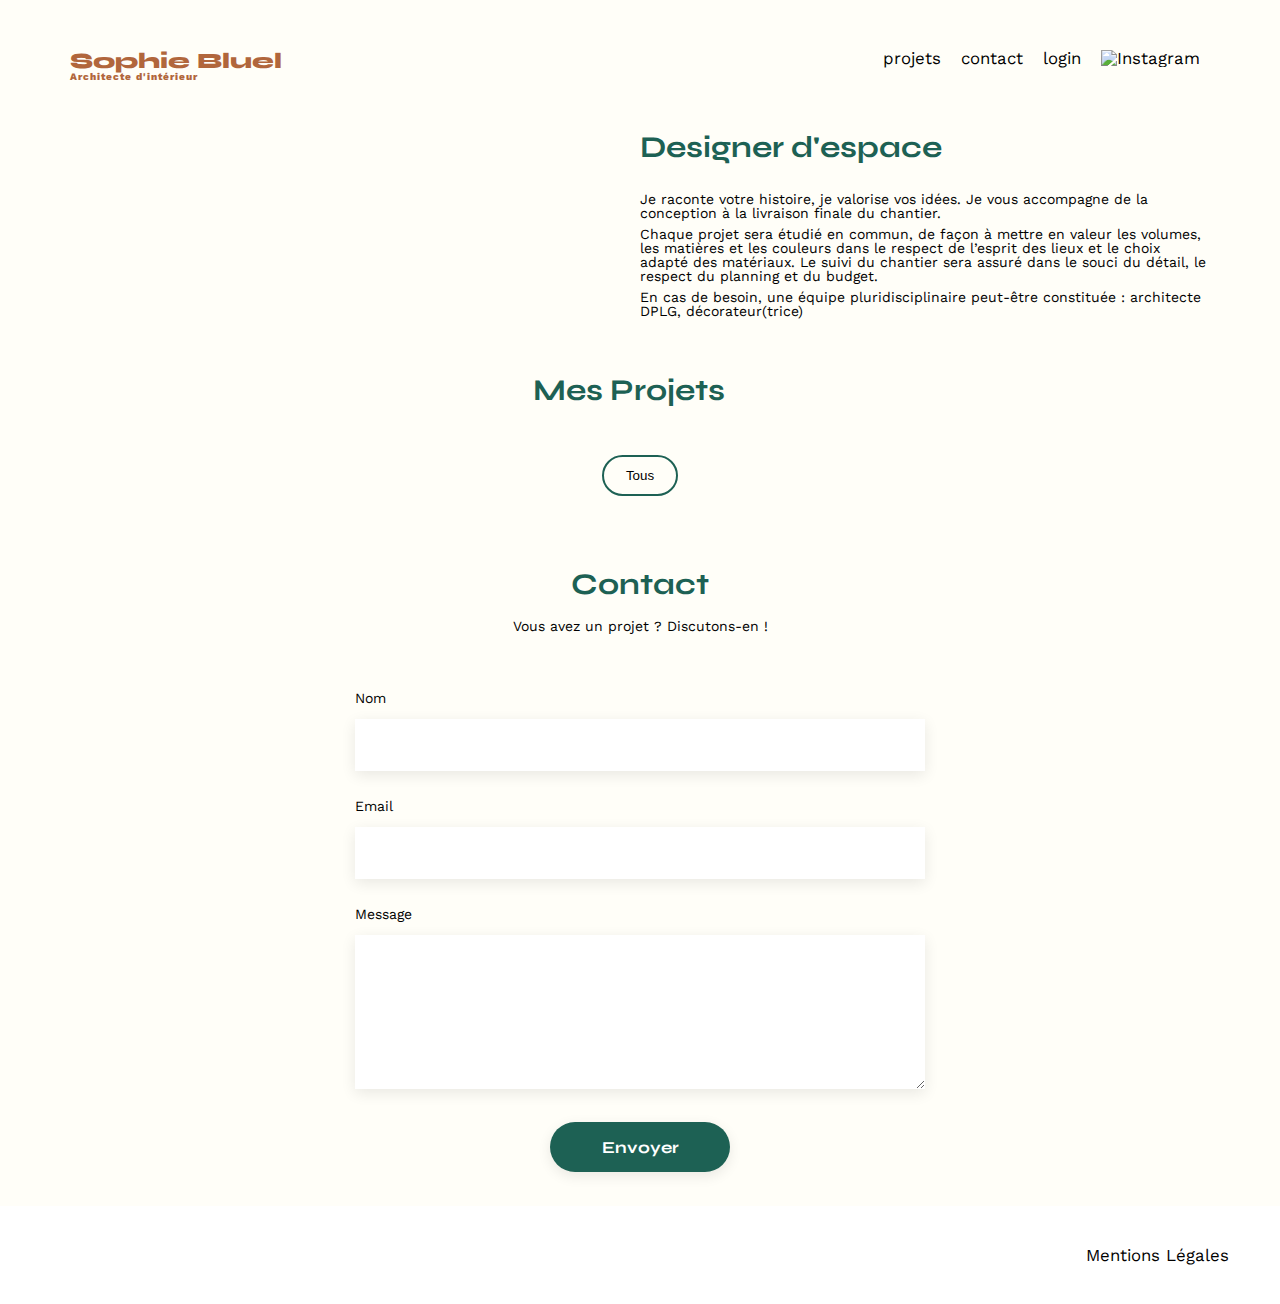
==== FrontEnd/index.html @ 140e2109 "Login Complet" ====
<!DOCTYPE html>
<html lang="fr">
<head>
	<meta charset="UTF-8">
	<title>Sophie Bluel - Architecte d'intérieur</title>
	<meta name="viewport" content="width=device-width, initial-scale=1.0">
	<link rel="preconnect" href="https://fonts.googleapis.com">
	<link rel="preconnect" href="https://fonts.gstatic.com" crossorigin>
	<script src="https://kit.fontawesome.com/263cce419e.js" crossorigin="anonymous"></script>
	<link href="https://fonts.googleapis.com/css2?family=Syne:wght@700;800&family=Work+Sans&display=swap" rel="stylesheet">
	<meta name="description" content="">
	<link rel="stylesheet" href="./assets/style.css">
</head>
<body>
<header>
	<div class="topLogin">
		<div class="edition"><i class="fa-regular fa-pen-to-square"></i>Mode édition</div>
		<div class="publier">Publier les changements</div>
	</div>
	<div class="header">
	<h1 class=>Sophie Bluel <span>Architecte d'intérieur</span></h1>
	<nav class=>
		<ul>
			<li>projets</li>
			<li>contact</li>
			<li class="logIn">login</li>
			<li class="logOut">Logout</li>
			<li><img src="./assets/icons/instagram.png" alt="Instagram"></li>
		</ul>
	</nav>
	</div>
</header>
<main>

	<section id="introduction">
		<figure>
			<img src="./assets/images/sophie-bluel.png" alt="">
			<div class="modifTwo"><i class="fa-regular fa-pen-to-square"></i>modifier</div>
		</figure>
		<article>
			<div class="modifOne"><i class="fa-regular fa-pen-to-square"></i>modifier</div>
			<h2>Designer d'espace</h2>
			<p class="p">Je raconte votre histoire, je valorise vos idées. Je vous accompagne de la conception à la livraison finale du chantier.</p>
			<p>Chaque projet sera étudié en commun, de façon à mettre en valeur les volumes, les matières et les couleurs dans le respect de l’esprit des lieux et le choix adapté des matériaux. Le suivi du chantier sera assuré dans le souci du détail, le respect du planning et du budget.</p>
			<p>En cas de besoin, une équipe pluridisciplinaire peut-être constituée : architecte DPLG, décorateur(trice)</p>
		</article>
	</section>
	<section class="titreModal">
		<h2>Mes Projets</h2>
			<button id="myBtn" class="modalButton"><i class="fa-regular fa-pen-to-square"></i>modifier</button>
	</section>
	<section id="portfolio">

		<div class="filters"></div>
		<div class="gallery"></div>
	</section>
	<section id="contact">
		<h2>Contact</h2>
		<p>Vous avez un projet ? Discutons-en !</p>
		<form action="" method="post">
			<label for="name">Nom</label>
			<input type="text" name="name" id="name">
			<label for="email">Email</label>
			<input type="email" name="email" id="email">
			<label for="message">Message</label>
			<textarea name="message" id="message" cols="30" rows="10"></textarea>
			<input type="submit" value="Envoyer">
		</form>
	</section>
</main>
<div class="interModal">
<div id="myModal" class="modal">
	<div class="modal-content">
		<span class="close">&times;</span>	
		<div class="contentGallery">
			<h3 class="tittleGalleryTwo">Galerie photo</h3>
			<div class="galleryTwo"></div>
			<div class="inter">
				<div class="add">Ajouter une photo</div>
				<div class="sup">supprimer la galerie</div>
			</div>	
		</div>
			<div class="contentFormulaire"></div>
			<h3 class="tittleAddImg">Ajout photo</h3>
			<form action="" method="post">
				
			</form>
	</div>
</div>
<footer>
	<nav>
		<ul>
			<li>Mentions Légales</li>
		</ul>
	</nav>
</footer>
<script src="assets/js/script.js"></script>
<script src="assets/js/modal.js"></script>
</body>
</html>
---- FrontEnd/assets/style.css ----
/* http://meyerweb.com/eric/tools/css/reset/
   v2.0 | 20110126
   License: none (public domain)
*/

html, body, div, span, applet, object, iframe,
h1, h2, h3, h4, h5, h6, p, blockquote, pre,
a, abbr, acronym, address, big, cite, code,
del, dfn, em, img, ins, kbd, q, s, samp,
small, strike, strong, sub, sup, tt, var,
b, u, i, center,
dl, dt, dd, ol, ul, li,
fieldset, form, label, legend,
table, caption, tbody, tfoot, thead, tr, th, td,
article, aside, canvas, details, embed,
figure, figcaption, footer, header, hgroup,
menu, nav, output, ruby, section, summary,
time, mark, audio, video, a {
	margin: 0;
	padding: 0;
	border: 0;
	font-size: 100%;
	/* font: inherit; */
	vertical-align: baseline;
}
/* HTML5 display-role reset for older browsers */
article, aside, details, figcaption, figure,
footer, header, hgroup, menu, nav, section {
	display: block;
}

/* .cachéFlex{
	display: none;
} */
.caché {
	display : none;
	}
.pasCaché{
	display: block;
	}

body {
	line-height: 1;
	background-color: #fffef8;
}

button {
	border: transparent;
}

ol, ul {
	list-style: none;
}
blockquote, q {
	quotes: none;
}
blockquote:before, blockquote:after,
q:before, q:after {
	content: '';
	content: none;
}
table {
	border-collapse: collapse;
	border-spacing: 0;
}
/** end reset css**/
body {
	margin:auto;
	font-family: 'Work Sans' ;
	font-size: 14px;
}
.login-page{
	position: relative;
	min-height: 96.2vh;
}
.header {
	display: flex;
	justify-content: space-between;
	margin: 50px auto;
	max-width: 1140px;
}
/* Barre Login */
.topLogin {
	display: flex;
	justify-content: center;
	align-items: center;
	width: 100%;
	background-color: black;
	height: 50px;
	color: white;
	/* display: none; */
}
.edition{
	margin: 2%;
	width: 120px;
	display: flex;
	justify-content: space-around;
}
.publier{
	padding: 10px;
	background-color: white;
	color: black;
	border-radius: 20px;
}
/* Fin barre Login */
.logIn{
	/* display: none; */
}
.logOut{
	/* display: none; */
}
main {
	max-width: 1140px;
	margin: 0 auto;
}
section {
	margin: 50px 0
}

.modifOne{
	margin-bottom: 4%;
}
article .fa-pen-to-square{
	margin-right: 2%;
	/* display: none; */
}
.modifTwo{
	margin: 2% 2% 0 10%;
}
figure .fa-pen-to-square{
	margin-right: 2%;
	/* display: none; */
}
h1{
	display: flex;
	flex-direction: column;
	font-family: 'Syne';
	font-size: 22px;
	font-weight: 800;
	color: #B1663C
}

h1 > span {
	font-family: 'Work Sans';
	font-size:10px;
	letter-spacing: 0.1em;
;
}

h2{
	font-family: 'Syne';
	font-weight: 700;
	font-size: 30px;
	color: #1D6154
}
nav ul {
	display: flex;
	align-items: center;
	list-style-type: none;

}
nav li {
	padding: 0 10px;
	font-size: 1.2em;
}

li:hover {
	color: #B1663C;
}



#introduction {
	display: flex;
	align-items: center;
}
#introduction figure {
	flex: 1
}
#introduction img {
	display: block;
	margin: auto;
	width: 80%;
}

#introduction article {
	flex: 1
}
#introduction h2 {
	margin-bottom: 1em;
}

#introduction p {
	margin-bottom: 0.5em;
}


.filters {
	display: flex;
	justify-content: center;
	margin: 2%;
}

.filters button {
	border-radius: 30px;
	border: 2px solid #1D6154;
	background-color: #fffef8;
	padding: 1% 2% 1% 2%;
	margin: 0 1% 0 1%;
}

.filters button:focus{
	background-color: #1D6154;
	color: white;
} 
.gallery {
	width: 100%;
	display: grid;
	grid-template-columns: 1fr 1fr 1fr;
	grid-column-gap: 20px;
	grid-row-gap: 20px;
}

.gallery img {
	width: 100%;

}

.display {
	display: block;
}

.hidden {
	display: none;
}

#contact {
	width: 50%;
	margin: auto;
}
#contact {
	text-align: center;

}
#contact h2{
	margin-bottom: 20px;
}
#contact form {
	text-align: left;
	margin-top:30px;
	display: flex;
	flex-direction: column;
}

#contact input {
	height: 50px;
	font-size: 1.2em;
	border: none;
	box-shadow: 0px 4px 14px rgba(0, 0, 0, 0.09);
}
#contact label {
	margin: 2em 0 1em 0;
}
#contact textarea {
	border: none;
	box-shadow: 0px 4px 14px rgba(0, 0, 0, 0.09);
}

input[type="submit"]{
	font-family: 'Syne';
	font-weight: 700;
	color: white;
	background-color: #1D6154;
	margin : 2em auto ;
	width: 180px;
	text-align: center;
	border-radius: 60px ;
}

.mdpLost {
	color: black;
}

footer {
	background-color: white;
	padding: 1% 1% 1% 0;
	
}

.login-footer {
	position: absolute; 
	bottom: 0;
	right: 0;
	left: 0;
}

footer nav ul {
	display: flex;
	justify-content: flex-end;
	margin: 2em
}

/* Modale */
.modal {
	display: none; /* Hidden by default */
	position: fixed; /* Stay in place */
	z-index: 1; /* Sit on top */
	padding-top: 10%; /* Location of the box */
	left: 0;
	top: 0;
	width: 100%; /* Full width */
	height: 100%; /* Full height */
	overflow: auto; /* Enable scroll if needed */
	background-color: rgb(0,0,0); /* Fallback color */
	background-color: rgba(0,0,0,0.4); /* Black w/ opacity */
  }
  .modal-content {
	background-color: #fefefe;
	margin: 0 auto;
	padding: 20px;
	border: 1px solid #888;
	width: 500px;
	height: 600px;
	padding-bottom: 0;
  }
  .close {
	color: #aaaaaa;
	float: right;
	font-size: 28px;
	font-weight: bold;
  }
  .close:hover,
  .close:focus {
	color: #000;
	text-decoration: none;
	cursor: pointer;
  }

.titreModal{
	display: flex;
	text-align: center;
	justify-content: center;
	margin: 1%;
}
.titreModal h2{
	margin-right: 2%;
}

.interModal h3{

	color: #000;
	font-family: 'work sans';
	font-size: 26px;
	font-weight: 400;
	margin: 10%;
}
.inter{
	display: flex;
	flex-direction: column;
	justify-content: center;
	align-items: center;
	margin-top: 5%;
}
.contentGallery{
	height: 80%;
	display: none;
}
.tittleGalleryTwo{
	display: flex;
	justify-content: center;
	align-items: center;
}
.contentGallery .galleryTwo{
	display: grid;
	grid-template-columns: 1fr 1fr 1fr 1fr 1fr;
	grid-column-gap: 20px;
	grid-row-gap: 20px;
	height: auto;
	width: 80%;
	margin: 0 auto;
	padding-bottom: 5%;
	border-bottom: 1px solid #B3B3B3;
	/* display: none; */
}
.galleryTwo img{
	width: 100%;
	margin: 0;
}
.add{
	width: 237px;
	padding: 2%;
	background-color: #1D6154;
	border-radius: 20px;
	margin: 1%;
	display: flex;
	justify-content: center;
	align-items: center;
}
.sup{
	color: red;
	margin: 1%;
}
.contentFormulaire{
	display: none;
}
#myBtn{
	background-color: #fffef8;
	font-size: large;
	display: flex;
	justify-content: space-between;
	align-items: center;
	width: 110px;
	/* display: none; */
}
#myBtn i{
	margin-right: 3%;
}
/* Fin Modale */
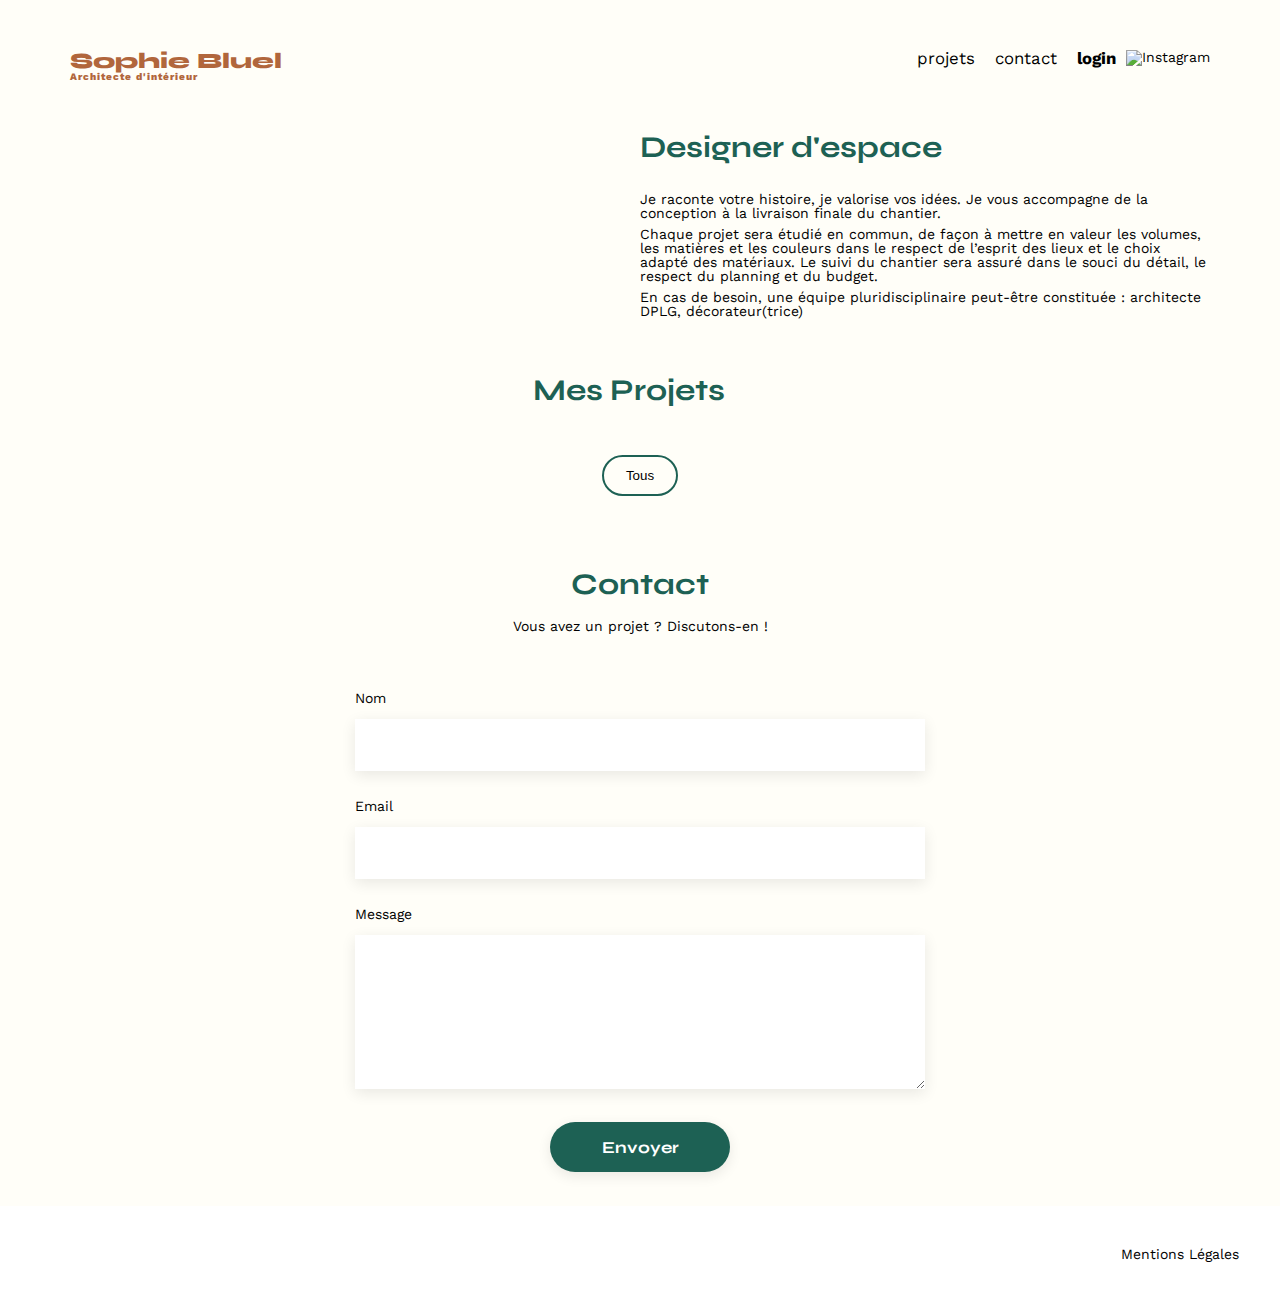
==== commit fe7abcce: "Login complet" ====
--- a/FrontEnd/index.html
+++ b/FrontEnd/index.html
@@ -21,10 +21,10 @@
 	<h1 class=>Sophie Bluel <span>Architecte d'intérieur</span></h1>
 	<nav class=>
 		<ul>
-			<li>projets</li>
-			<li>contact</li>
-			<li class="logIn">login</li>
-			<li class="logOut">Logout</li>
+			<a href="#projets">projets</a>
+			<a href="#contact">contact</a>
+			<a href="http://127.0.0.1:5500/P3/FrontEnd/login.html" class="logIn"><b>login</b></a>
+			<a href="http://127.0.0.1:5500/P3/FrontEnd/index.html" class="logOut"><b>logout</b></a>
 			<li><img src="./assets/icons/instagram.png" alt="Instagram"></li>
 		</ul>
 	</nav>
@@ -46,7 +46,7 @@
 		</article>
 	</section>
 	<section class="titreModal">
-		<h2>Mes Projets</h2>
+		<h2 id="projets">Mes Projets</h2>
 			<button id="myBtn" class="modalButton"><i class="fa-regular fa-pen-to-square"></i>modifier</button>
 	</section>
 	<section id="portfolio">
@@ -80,11 +80,11 @@
 				<div class="sup">supprimer la galerie</div>
 			</div>	
 		</div>
-			<div class="contentFormulaire"></div>
-			<h3 class="tittleAddImg">Ajout photo</h3>
-			<form action="" method="post">
-				
+			<div class="contentFormulaire">
+				<h3 class="tittleAddImg">Ajout photo</h3>
+				<form action="" method="post">	
 			</form>
+			</div>
 	</div>
 </div>
 <footer>
--- a/FrontEnd/assets/style.css
+++ b/FrontEnd/assets/style.css
@@ -29,9 +29,7 @@
 	display: block;
 }
 
-/* .cachéFlex{
-	display: none;
-} */
+
 .caché {
 	display : none;
 	}
@@ -48,7 +46,7 @@
 	border: transparent;
 }
 
-ol, ul {
+ol, a {
 	list-style: none;
 }
 blockquote, q {
@@ -103,12 +101,7 @@
 	border-radius: 20px;
 }
 /* Fin barre Login */
-.logIn{
-	/* display: none; */
-}
-.logOut{
-	/* display: none; */
-}
+
 main {
 	max-width: 1140px;
 	margin: 0 auto;
@@ -159,12 +152,14 @@
 	list-style-type: none;
 
 }
-nav li {
+nav a {
 	padding: 0 10px;
 	font-size: 1.2em;
-}
-
-li:hover {
+	text-decoration: none;
+	color: black;
+}
+
+a:hover {
 	color: #B1663C;
 }
 
@@ -363,7 +358,7 @@
 }
 .contentGallery{
 	height: 80%;
-	display: none;
+	/* display: none; */
 }
 .tittleGalleryTwo{
 	display: flex;
@@ -380,7 +375,6 @@
 	margin: 0 auto;
 	padding-bottom: 5%;
 	border-bottom: 1px solid #B3B3B3;
-	/* display: none; */
 }
 .galleryTwo img{
 	width: 100%;
@@ -415,4 +409,17 @@
 #myBtn i{
 	margin-right: 3%;
 }
-/* Fin Modale */+/* Fin Modale */
+
+.testParent{
+	position: relative;
+}
+.test{
+	position: absolute;
+	right: 5px;
+	top: 5px;
+}
+
+.testTwo{
+	border: solid red;
+}
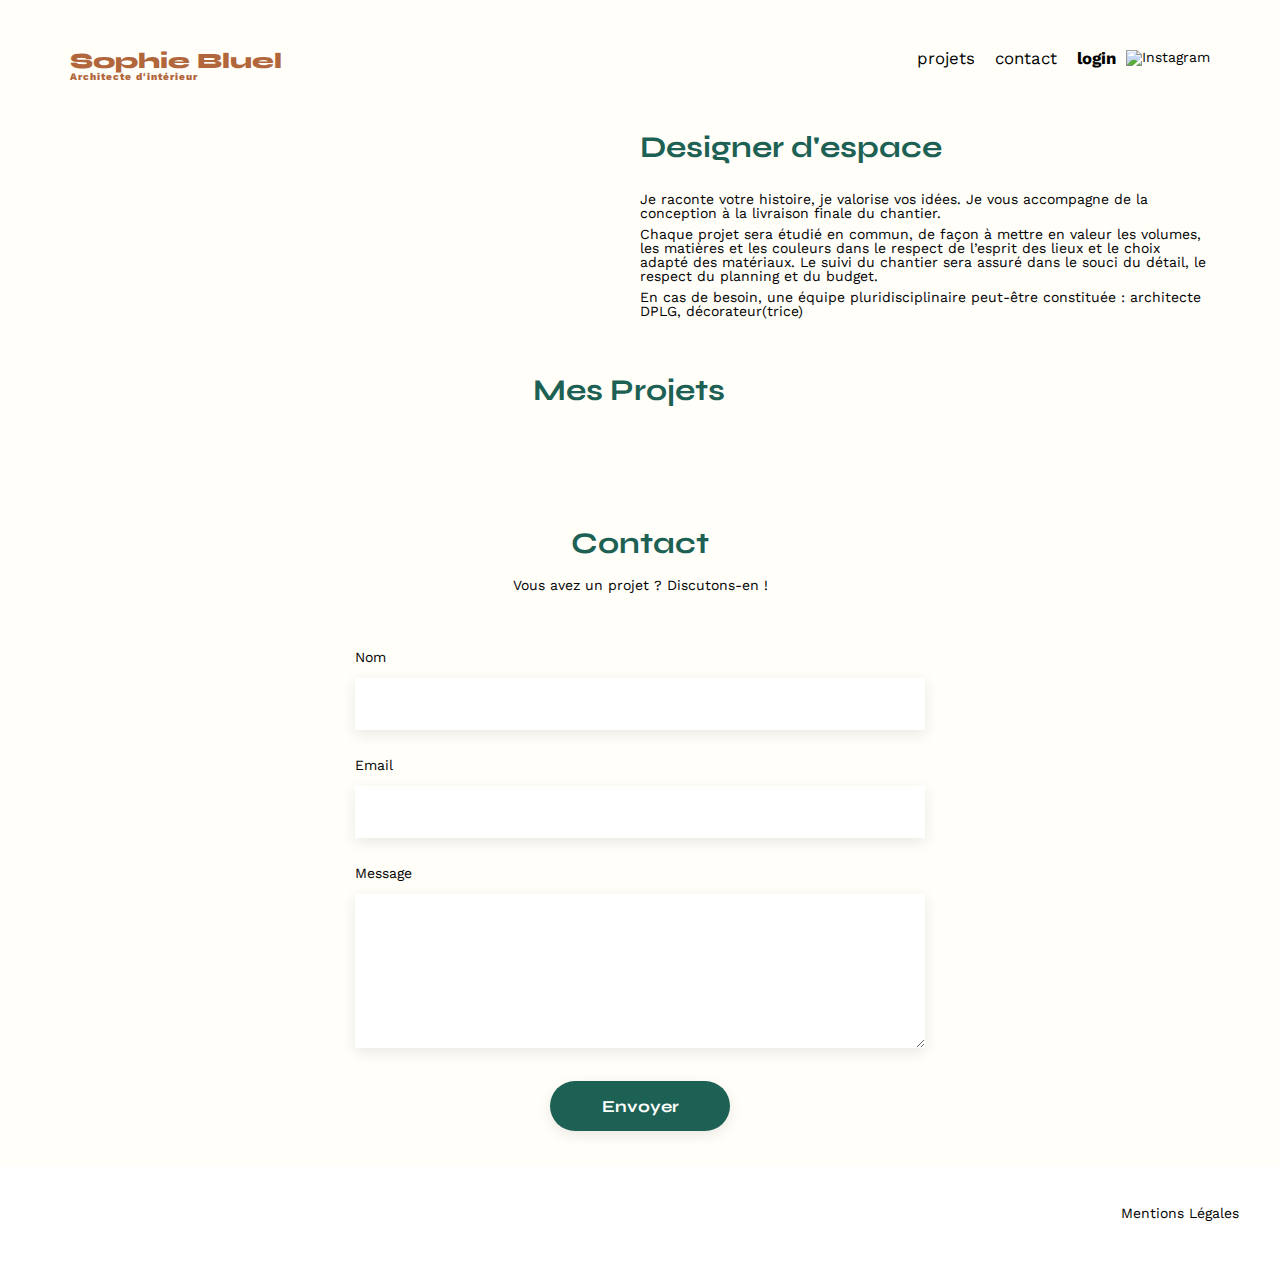
==== commit 811487bb: "window a modifier" ====
--- a/FrontEnd/index.html
+++ b/FrontEnd/index.html
@@ -1,5 +1,6 @@
 <!DOCTYPE html>
 <html lang="fr">
+
 <head>
 	<meta charset="UTF-8">
 	<title>Sophie Bluel - Architecte d'intérieur</title>
@@ -7,94 +8,119 @@
 	<link rel="preconnect" href="https://fonts.googleapis.com">
 	<link rel="preconnect" href="https://fonts.gstatic.com" crossorigin>
 	<script src="https://kit.fontawesome.com/263cce419e.js" crossorigin="anonymous"></script>
-	<link href="https://fonts.googleapis.com/css2?family=Syne:wght@700;800&family=Work+Sans&display=swap" rel="stylesheet">
+	<link href="https://fonts.googleapis.com/css2?family=Syne:wght@700;800&family=Work+Sans&display=swap"
+		rel="stylesheet">
 	<meta name="description" content="">
 	<link rel="stylesheet" href="./assets/style.css">
 </head>
+
 <body>
-<header>
-	<div class="topLogin">
-		<div class="edition"><i class="fa-regular fa-pen-to-square"></i>Mode édition</div>
-		<div class="publier">Publier les changements</div>
-	</div>
-	<div class="header">
-	<h1 class=>Sophie Bluel <span>Architecte d'intérieur</span></h1>
-	<nav class=>
-		<ul>
-			<a href="#projets">projets</a>
-			<a href="#contact">contact</a>
-			<a href="http://127.0.0.1:5500/P3/FrontEnd/login.html" class="logIn"><b>login</b></a>
-			<a href="http://127.0.0.1:5500/P3/FrontEnd/index.html" class="logOut"><b>logout</b></a>
-			<li><img src="./assets/icons/instagram.png" alt="Instagram"></li>
-		</ul>
-	</nav>
-	</div>
-</header>
-<main>
+	<header>
+		<div class="topLogin">
+			<div class="edition"><i class="fa-regular fa-pen-to-square"></i>Mode édition</div>
+			<div class="publier">Publier les changements</div>
+		</div>
+		<div class="header">
+			<h1 class=>Sophie Bluel <span>Architecte d'intérieur</span></h1>
+			<nav class=>
+				<ul>
+					<a href="#projets">projets</a>
+					<a href="#contact">contact</a>
+					<a href="http://127.0.0.1:5500/FrontEnd/login.html" class="logIn"><b>login</b></a>
+					<a href="http://127.0.0.1:5500/FrontEnd/index.html" class="logOut"><b>logout</b></a>
+					<li><img src="./assets/icons/instagram.png" alt="Instagram"></li>
+				</ul>
+			</nav>
+		</div>
+	</header>
+	<main>
 
-	<section id="introduction">
-		<figure>
-			<img src="./assets/images/sophie-bluel.png" alt="">
-			<div class="modifTwo"><i class="fa-regular fa-pen-to-square"></i>modifier</div>
-		</figure>
-		<article>
-			<div class="modifOne"><i class="fa-regular fa-pen-to-square"></i>modifier</div>
-			<h2>Designer d'espace</h2>
-			<p class="p">Je raconte votre histoire, je valorise vos idées. Je vous accompagne de la conception à la livraison finale du chantier.</p>
-			<p>Chaque projet sera étudié en commun, de façon à mettre en valeur les volumes, les matières et les couleurs dans le respect de l’esprit des lieux et le choix adapté des matériaux. Le suivi du chantier sera assuré dans le souci du détail, le respect du planning et du budget.</p>
-			<p>En cas de besoin, une équipe pluridisciplinaire peut-être constituée : architecte DPLG, décorateur(trice)</p>
-		</article>
-	</section>
-	<section class="titreModal">
-		<h2 id="projets">Mes Projets</h2>
+		<section id="introduction">
+			<figure>
+				<img src="./assets/images/sophie-bluel.png" alt="">
+				<div class="modifTwo"><i class="fa-regular fa-pen-to-square"></i>modifier</div>
+			</figure>
+			<article>
+				<div class="modifOne"><i class="fa-regular fa-pen-to-square"></i>modifier</div>
+				<h2>Designer d'espace</h2>
+				<p>Je raconte votre histoire, je valorise vos idées. Je vous accompagne de la conception à la
+					livraison finale du chantier.</p>
+				<p>Chaque projet sera étudié en commun, de façon à mettre en valeur les volumes, les matières et les
+					couleurs dans le respect de l’esprit des lieux et le choix adapté des matériaux. Le suivi du
+					chantier sera assuré dans le souci du détail, le respect du planning et du budget.</p>
+				<p>En cas de besoin, une équipe pluridisciplinaire peut-être constituée : architecte DPLG,
+					décorateur(trice)</p>
+			</article>
+		</section>
+		<section class="titreModal">
+			<h2 id="projets">Mes Projets</h2>
 			<button id="myBtn" class="modalButton"><i class="fa-regular fa-pen-to-square"></i>modifier</button>
-	</section>
-	<section id="portfolio">
+		</section>
+		<section id="portfolio">
 
-		<div class="filters"></div>
-		<div class="gallery"></div>
-	</section>
-	<section id="contact">
-		<h2>Contact</h2>
-		<p>Vous avez un projet ? Discutons-en !</p>
-		<form action="" method="post">
-			<label for="name">Nom</label>
-			<input type="text" name="name" id="name">
-			<label for="email">Email</label>
-			<input type="email" name="email" id="email">
-			<label for="message">Message</label>
-			<textarea name="message" id="message" cols="30" rows="10"></textarea>
-			<input type="submit" value="Envoyer">
-		</form>
-	</section>
-</main>
-<div class="interModal">
-<div id="myModal" class="modal">
-	<div class="modal-content">
-		<span class="close">&times;</span>	
-		<div class="contentGallery">
-			<h3 class="tittleGalleryTwo">Galerie photo</h3>
-			<div class="galleryTwo"></div>
-			<div class="inter">
-				<div class="add">Ajouter une photo</div>
-				<div class="sup">supprimer la galerie</div>
-			</div>	
-		</div>
-			<div class="contentFormulaire">
-				<h3 class="tittleAddImg">Ajout photo</h3>
-				<form action="" method="post">	
+			<div class="filters"></div>
+			<div class="gallery"></div>
+		</section>
+		<section id="contact">
+			<h2>Contact</h2>
+			<p>Vous avez un projet ? Discutons-en !</p>
+			<form action="" method="post">
+				<label for="name">Nom</label>
+				<input type="text" name="name" id="name">
+				<label for="email">Email</label>
+				<input type="email" name="email" id="email">
+				<label for="message">Message</label>
+				<textarea name="message" id="message" cols="30" rows="10"></textarea>
+				<input type="submit" value="Envoyer">
 			</form>
-			</div>
-	</div>
-</div>
-<footer>
-	<nav>
-		<ul>
-			<li>Mentions Légales</li>
-		</ul>
-	</nav>
-</footer>
-<script src="assets/js/script.js"></script>
-<script src="assets/js/modal.js"></script>
+		</section>
+	</main>
+	<div class="interModal">
+		<div id="myModal" class="modal">
+			<div class="modal-content">
+				<div class="modalControl">					
+					<i class="fa-solid fa-arrow-left"></i>
+					<span class="close">&times;</span>
+				</div>
+				<div class="contentGallery">
+					<h3 class="tittleGalleryTwo">Galerie photo</h3>
+					<div class="galleryTwo"></div>
+					<div class="inter">
+						<div class="addContent">Ajouter une photo</div>
+						<div class="deletContent">supprimer la galerie</div>
+					</div>
+				</div>
+				<div class="contentFormulaire">
+					<div class="interForm">
+						<h3 class="tittleAddImg">Ajout photo</h3>
+						<form class="formulaire" action="" method="post" enctype="multipart/form-data">						
+							<div class="insertImg">
+								<i class="fa-sharp fa-regular fa-image fa-2xl"></i>
+								<label class="imgInput"  for="imageInput">+ Ajouter une photo</label>
+								<input type="file" id="imageInput" name="image" accept="image/png, image/jpeg">
+								<img id="previewImage" src="#" alt="Image preview" class="hidden">
+								<p class="pForm">jpg, png : 4mo max</p>
+							</div>
+							<label for="workName">Titre</label>
+							<input type="text" name="workName" id="workName">
+							<label for="select">Catégorie</label>
+							<select class="selectId" name="select" id="select">
+							</select>
+						</form>
+						<div class="formValid">Valider</div>
+					</div>
+				</div>
+				</div>
+				</div>
+		<footer>
+			<nav>
+				<ul>
+					<li>Mentions Légales</li>
+				</ul>
+			</nav>
+		</footer>
+		<script src="assets/js/script.js"></script>
+		<script src="assets/js/modal.js"></script>
 </body>
-</html>
+
+</html>--- a/FrontEnd/assets/style.css
+++ b/FrontEnd/assets/style.css
@@ -20,22 +20,25 @@
 	padding: 0;
 	border: 0;
 	font-size: 100%;
-	/* font: inherit; */
 	vertical-align: baseline;
 }
-/* HTML5 display-role reset for older browsers */
+
 article, aside, details, figcaption, figure,
 footer, header, hgroup, menu, nav, section {
 	display: block;
 }
 
-
-.caché {
-	display : none;
-	}
-.pasCaché{
-	display: block;
-	}
+/* ////////////////////// */
+
+.hidden {
+	display: none;
+}
+
+.visible {
+	display: block !important;
+}
+
+/* ////////////////////// */
 
 body {
 	line-height: 1;
@@ -46,37 +49,48 @@
 	border: transparent;
 }
 
-ol, a {
+ol,
+a {
 	list-style: none;
 }
-blockquote, q {
+
+blockquote,
+q {
 	quotes: none;
 }
-blockquote:before, blockquote:after,
-q:before, q:after {
+
+blockquote:before,
+blockquote:after,
+q:before,
+q:after {
 	content: '';
 	content: none;
 }
+
 table {
 	border-collapse: collapse;
 	border-spacing: 0;
 }
+
 /** end reset css**/
 body {
-	margin:auto;
-	font-family: 'Work Sans' ;
+	margin: auto;
+	font-family: 'Work Sans';
 	font-size: 14px;
 }
-.login-page{
+
+.login-page {
 	position: relative;
 	min-height: 96.2vh;
 }
+
 .header {
 	display: flex;
 	justify-content: space-between;
 	margin: 50px auto;
 	max-width: 1140px;
 }
+
 /* Barre Login */
 .topLogin {
 	display: flex;
@@ -86,15 +100,16 @@
 	background-color: black;
 	height: 50px;
 	color: white;
-	/* display: none; */
-}
-.edition{
+}
+
+.edition {
 	margin: 2%;
 	width: 120px;
 	display: flex;
 	justify-content: space-around;
 }
-.publier{
+
+.publier {
 	padding: 10px;
 	background-color: white;
 	color: black;
@@ -106,25 +121,36 @@
 	max-width: 1140px;
 	margin: 0 auto;
 }
+
 section {
 	margin: 50px 0
 }
 
-.modifOne{
+.modifOne {
 	margin-bottom: 4%;
 }
-article .fa-pen-to-square{
+
+article .fa-pen-to-square {
 	margin-right: 2%;
-	/* display: none; */
-}
-.modifTwo{
+}
+
+.modifTwo {
 	margin: 2% 2% 0 10%;
 }
-figure .fa-pen-to-square{
+
+figure .fa-pen-to-square {
 	margin-right: 2%;
-	/* display: none; */
-}
-h1{
+}
+
+.edition:hover, .edition:focus, 
+.publier:hover, .publier:focus, 
+.modifOne:hover, .modifOne:focus,
+.modifTwo:hover, .modifTwo:focus,
+.modalButton, .modalButton:focus {
+	cursor: pointer;
+}
+
+h1 {
 	display: flex;
 	flex-direction: column;
 	font-family: 'Syne';
@@ -133,25 +159,26 @@
 	color: #B1663C
 }
 
-h1 > span {
+h1>span {
 	font-family: 'Work Sans';
-	font-size:10px;
+	font-size: 10px;
 	letter-spacing: 0.1em;
-;
-}
-
-h2{
+}
+
+h2 {
 	font-family: 'Syne';
 	font-weight: 700;
 	font-size: 30px;
 	color: #1D6154
 }
+
 nav ul {
 	display: flex;
 	align-items: center;
 	list-style-type: none;
 
 }
+
 nav a {
 	padding: 0 10px;
 	font-size: 1.2em;
@@ -169,9 +196,11 @@
 	display: flex;
 	align-items: center;
 }
+
 #introduction figure {
 	flex: 1
 }
+
 #introduction img {
 	display: block;
 	margin: auto;
@@ -181,6 +210,7 @@
 #introduction article {
 	flex: 1
 }
+
 #introduction h2 {
 	margin-bottom: 1em;
 }
@@ -204,10 +234,11 @@
 	margin: 0 1% 0 1%;
 }
 
-.filters button:focus{
+.filters button:focus {
 	background-color: #1D6154;
 	color: white;
-} 
+}
+
 .gallery {
 	width: 100%;
 	display: grid;
@@ -218,7 +249,6 @@
 
 .gallery img {
 	width: 100%;
-
 }
 
 .display {
@@ -233,16 +263,19 @@
 	width: 50%;
 	margin: auto;
 }
+
 #contact {
 	text-align: center;
 
 }
-#contact h2{
+
+#contact h2 {
 	margin-bottom: 20px;
 }
+
 #contact form {
 	text-align: left;
-	margin-top:30px;
+	margin-top: 30px;
 	display: flex;
 	flex-direction: column;
 }
@@ -253,23 +286,25 @@
 	border: none;
 	box-shadow: 0px 4px 14px rgba(0, 0, 0, 0.09);
 }
+
 #contact label {
 	margin: 2em 0 1em 0;
 }
+
 #contact textarea {
 	border: none;
 	box-shadow: 0px 4px 14px rgba(0, 0, 0, 0.09);
 }
 
-input[type="submit"]{
+input[type="submit"] {
 	font-family: 'Syne';
 	font-weight: 700;
 	color: white;
 	background-color: #1D6154;
-	margin : 2em auto ;
+	margin: 2em auto;
 	width: 180px;
 	text-align: center;
-	border-radius: 60px ;
+	border-radius: 60px;
 }
 
 .mdpLost {
@@ -279,11 +314,11 @@
 footer {
 	background-color: white;
 	padding: 1% 1% 1% 0;
-	
+
 }
 
 .login-footer {
-	position: absolute; 
+	position: absolute;
 	bottom: 0;
 	right: 0;
 	left: 0;
@@ -297,19 +332,20 @@
 
 /* Modale */
 .modal {
-	display: none; /* Hidden by default */
-	position: fixed; /* Stay in place */
-	z-index: 1; /* Sit on top */
-	padding-top: 10%; /* Location of the box */
+	display: none;
+	position: fixed;
+	z-index: 1;
+	padding-top: 10%;
 	left: 0;
 	top: 0;
-	width: 100%; /* Full width */
-	height: 100%; /* Full height */
-	overflow: auto; /* Enable scroll if needed */
-	background-color: rgb(0,0,0); /* Fallback color */
-	background-color: rgba(0,0,0,0.4); /* Black w/ opacity */
-  }
-  .modal-content {
+	width: 100%;
+	height: 100%;
+	overflow: auto;
+	background-color: rgb(0, 0, 0);
+	background-color: rgba(0, 0, 0, 0.4);
+}
+
+.modal-content {
 	background-color: #fefefe;
 	margin: 0 auto;
 	padding: 20px;
@@ -317,55 +353,72 @@
 	width: 500px;
 	height: 600px;
 	padding-bottom: 0;
-  }
-  .close {
-	color: #aaaaaa;
+}
+
+.modalControl{
+	background-color: #793e3e;
+	position: relative;
+}
+.close {
 	float: right;
 	font-size: 28px;
-	font-weight: bold;
-  }
-  .close:hover,
-  .close:focus {
+	position: absolute;
+	right: 0;
+	top: 0;
+}
+
+.fa-arrow-left{
+	position: absolute;
+	top: 7px;
+	left: 0;
+}
+
+.modalControl:hover,
+.modalControl:focus,
+.test:hover, .test:focus {
 	color: #000;
 	text-decoration: none;
 	cursor: pointer;
-  }
-
-.titreModal{
+}
+
+.titreModal {
 	display: flex;
 	text-align: center;
 	justify-content: center;
 	margin: 1%;
 }
-.titreModal h2{
+
+.titreModal h2 {
 	margin-right: 2%;
 }
 
-.interModal h3{
-
+.interModal h3 {
 	color: #000;
 	font-family: 'work sans';
 	font-size: 26px;
 	font-weight: 400;
-	margin: 10%;
-}
-.inter{
+	margin: 7%;
+}
+
+.inter {
 	display: flex;
 	flex-direction: column;
 	justify-content: center;
 	align-items: center;
 	margin-top: 5%;
 }
-.contentGallery{
+
+.contentGallery {
 	height: 80%;
-	/* display: none; */
-}
-.tittleGalleryTwo{
-	display: flex;
-	justify-content: center;
-	align-items: center;
-}
-.contentGallery .galleryTwo{
+}
+
+.tittleGalleryTwo {
+	display: flex;
+	justify-content: center;
+	align-items: center;
+}
+
+.contentGallery .galleryTwo {
 	display: grid;
 	grid-template-columns: 1fr 1fr 1fr 1fr 1fr;
 	grid-column-gap: 20px;
@@ -376,11 +429,13 @@
 	padding-bottom: 5%;
 	border-bottom: 1px solid #B3B3B3;
 }
-.galleryTwo img{
+
+.galleryTwo img {
 	width: 100%;
 	margin: 0;
 }
-.add{
+
+.addContent {
 	width: 237px;
 	padding: 2%;
 	background-color: #1D6154;
@@ -390,36 +445,139 @@
 	justify-content: center;
 	align-items: center;
 }
-.sup{
+
+.addContent:hover, .addContent:focus{
+	cursor: pointer;
+}
+
+.deletContent {
 	color: red;
 	margin: 1%;
 }
-.contentFormulaire{
+
+.deletContent:hover, .deletContent:focus{
+	cursor: pointer;
+}
+
+/* FORMULAIRE */
+
+.interForm{
+	width: 80%;
+	height: 100%;
+	margin: 0 auto;
+	display: flex;
+	flex-direction: column;
+	justify-content: center;
+	align-items: center;
+}
+
+.formulaire{
+	width: 100%;
+	display: flex;
+	flex-direction: column;
+	justify-content: space-between;
+	border-bottom: 1px solid #B3B3B3;
+	padding-bottom: 9%;
+}
+
+.insertImg {
+	display: flex;
+	flex-direction: column;
+	justify-content: center;
+	align-items: center;
+	background-color: #E8F1F6;
+	height: 150px;
+}
+
+.fa-image {
+	height: 10px;
+}
+
+.insertImg input {
 	display: none;
 }
-#myBtn{
+
+.imgInput {
+	display: flex;
+	align-items: center;
+	justify-content: center;
+	width: 173px;
+	height: 36px;
+	border-radius: 50px;
+	background-color: #CBD6DC;
+	margin-top: 2%;
+}
+
+.imgInput:hover, .imgInput:focus {
+	cursor: pointer;
+}
+
+.formulaire img {
+	height: 100%;
+}
+
+.formulaire label {
+	margin: 5% 0 3% 0;
+}
+
+.formulaire input{
+	height: 50px;
+	width: 100%;
+	font-size: 1.2em;
+	border: none;
+	box-shadow: 0px 4px 14px rgba(0, 0, 0, 0.09);
+}
+.selectId{
+	height: 50px;
+	width: 100%;
+	border: none;
+	box-shadow: 0px 4px 14px rgba(0, 0, 0, 0.09);
+	padding: 3%;
+}
+
+.formValid{
+	width: 237px;
+	height: 36px;
+	background-color: #A7A7A7;
+	border-radius: 60px;
+    margin: 7% auto;
+    display: flex;
+    justify-content: center;
+    align-items: center;
+}
+
+.formValid:hover, .formValid:focus{
+	cursor: pointer;
+}
+/* FIN FORMULAIRE */
+#myBtn {
 	background-color: #fffef8;
 	font-size: large;
 	display: flex;
 	justify-content: space-between;
 	align-items: center;
 	width: 110px;
-	/* display: none; */
-}
-#myBtn i{
+}
+
+#myBtn i {
 	margin-right: 3%;
 }
-/* Fin Modale */
-
-.testParent{
+
+.testParent {
 	position: relative;
 }
-.test{
+
+.test {
 	position: absolute;
 	right: 5px;
 	top: 5px;
 }
 
-.testTwo{
-	border: solid red;
-}
+.moveOn {
+	position: absolute;
+	top: 5px;
+	right: 25px;
+	display: none;
+}
+
+/* Fin Modale */